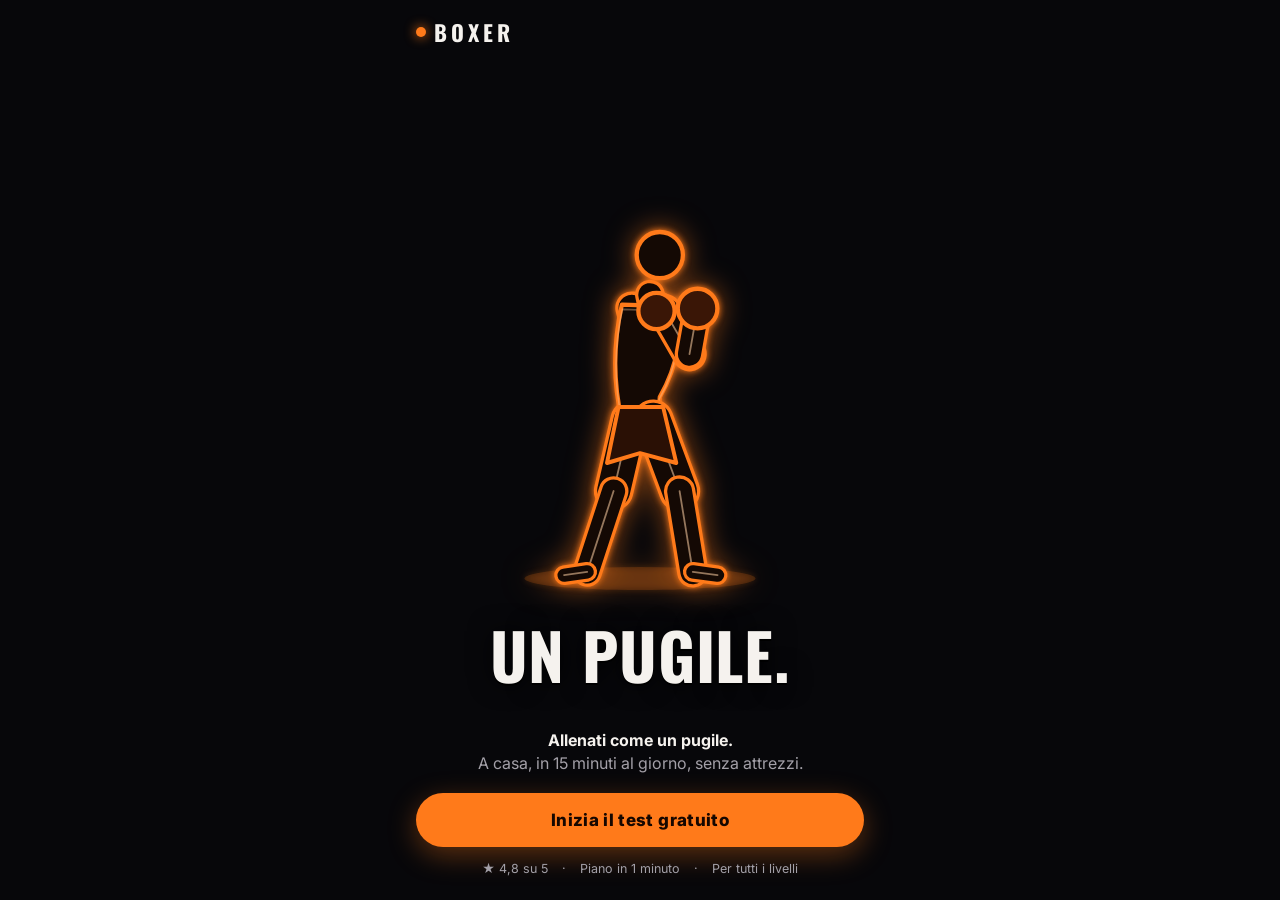
==== boxer/index.html @ 38118e78 "Boxer: percorso questionario, piano e abbonamento Co-Authored-By: Claude Opus 5.5 <noreply@anthropic" ====
<!doctype html>
<html lang="it">
<head>
<meta charset="utf-8">
<meta name="viewport" content="width=device-width,initial-scale=1,viewport-fit=cover">
<meta name="apple-mobile-web-app-capable" content="yes">
<meta name="mobile-web-app-capable" content="yes">
<meta name="apple-mobile-web-app-status-bar-style" content="black-translucent">
<meta name="apple-mobile-web-app-title" content="Boxer">
<meta name="theme-color" content="#07070a">
<title>Boxer</title>
<link rel="apple-touch-icon" href="icon-192.png">
<link rel="icon" href="icon-192.png">
<link rel="preconnect" href="https://fonts.googleapis.com">
<link rel="preconnect" href="https://fonts.gstatic.com" crossorigin>
<link rel="stylesheet" href="https://fonts.googleapis.com/css2?family=Oswald:wght@500;700&family=Inter:wght@400;600;800&display=swap">
<style>
:root{
  --bg:#07070a; --bg2:#111116; --card:#16161b; --line:#2a2a31;
  --text:#f5f2ee; --muted:#a3a0a8;
  --or:#ff7a1a; --or2:#ff9a3c; --or-dim:rgba(255,122,26,.16);
  --cream:#f3efe6; --cream2:#e8e2d5; --ink:#16161a; --ink-muted:#6b6660;
  --ok:#3ccf7a; --err:#ff5a4f;
  --head:'Oswald','Arial Narrow',Impact,system-ui,sans-serif;
  --body:'Inter',system-ui,-apple-system,'Segoe UI',sans-serif;
  --r:18px;
  --safe-t:env(safe-area-inset-top,0px); --safe-b:env(safe-area-inset-bottom,0px);
}
*{box-sizing:border-box;-webkit-tap-highlight-color:transparent}
[hidden]{display:none!important}
html,body{margin:0;background:var(--bg);color:var(--text);font-family:var(--body);overflow-x:hidden}
body{min-height:100dvh}
button{font:inherit;color:inherit;border:0;background:none;cursor:pointer}
button:focus-visible,input:focus-visible,summary:focus-visible{outline:3px solid var(--or2);outline-offset:2px}
.app{max-width:480px;margin:0 auto;min-height:100dvh;position:relative}

[data-screen]{display:none;min-height:100dvh;padding:calc(16px + var(--safe-t)) 16px calc(24px + var(--safe-b));flex-direction:column}
[data-screen].active{display:flex;animation:enter .28s ease-out}
@keyframes enter{from{opacity:0;transform:translateY(8px)}to{opacity:1;transform:none}}

.btn{display:block;width:100%;padding:17px 20px;border-radius:999px;background:var(--or);color:#160700;font-weight:800;font-size:17px;letter-spacing:.02em;text-align:center;box-shadow:0 8px 28px rgba(255,122,26,.35);transition:transform .1s,opacity .2s}
.btn:active{transform:scale(.98)}
.btn:disabled{opacity:.35;box-shadow:none;cursor:default}
.btn.ghost{background:transparent;color:var(--text);border:1px solid var(--line);box-shadow:none}
.foot{margin-top:auto;padding-top:16px;position:sticky;bottom:calc(12px + var(--safe-b))}

.logo{font-family:var(--head);font-weight:700;font-size:22px;letter-spacing:.18em;display:flex;align-items:center;gap:8px;user-select:none;-webkit-user-select:none}
.logo i{width:10px;height:10px;border-radius:50%;background:var(--or);box-shadow:0 0 12px var(--or)}

.fighter svg{width:100%;height:auto;display:block;filter:drop-shadow(0 0 3px var(--or)) drop-shadow(0 0 14px rgba(255,122,26,.55))}

/* Welcome */
.welcome-stage{position:relative;flex:1;display:flex;align-items:center;justify-content:center;min-height:380px}
.welcome-stage .fighter{width:min(78vw,330px)}
.bigword{position:absolute;left:0;right:0;bottom:4%;text-align:center;font-family:var(--head);font-weight:700;font-size:clamp(44px,14vw,64px);letter-spacing:.01em;text-transform:uppercase;text-shadow:0 2px 0 #000,0 0 24px rgba(0,0,0,.9);pointer-events:none}
.bigword span{display:inline-block;animation:pop .32s ease-out}
@keyframes pop{from{opacity:0;transform:scale(.8)}to{opacity:1;transform:none}}
.tagline{text-align:center;color:var(--muted);font-size:16px;line-height:1.45;margin:0 0 18px}
.tagline b{color:var(--text)}
.proof{display:flex;justify-content:center;gap:14px;font-size:12.5px;color:var(--muted);margin-top:14px;flex-wrap:wrap}
.proof span{white-space:nowrap}

/* Quiz */
.qtop{display:flex;align-items:center;gap:12px;margin-bottom:22px}
.qtop .back{width:40px;height:40px;border-radius:50%;display:grid;place-items:center;background:var(--bg2);font-size:20px;flex:none}
.bar{flex:1;height:6px;border-radius:3px;background:var(--line);overflow:hidden}
.bar i{display:block;height:100%;background:var(--or);border-radius:3px;transition:width .3s}
.qstep{font-size:12px;color:var(--muted);min-width:42px;text-align:right}
#q-title{font-family:var(--head);font-weight:700;font-size:clamp(26px,8vw,32px);line-height:1.12;margin:0 0 8px;text-transform:uppercase}
.qhint{color:var(--muted);margin:0 0 20px;font-size:15px}
.opts{display:grid;gap:10px}
.opt{display:flex;align-items:center;gap:14px;width:100%;padding:18px;border-radius:var(--r);background:var(--card);border:2px solid transparent;font-size:17px;font-weight:600;text-align:left;transition:border-color .15s,background .15s}
.opt .em{font-size:24px;width:30px;text-align:center}
.opt.sel{border-color:var(--or);background:var(--or-dim)}
.opt .tick{margin-left:auto;width:22px;height:22px;border-radius:6px;border:2px solid var(--line);display:grid;place-items:center;font-size:13px;color:transparent}
.opt.sel .tick{background:var(--or);border-color:var(--or);color:#160700}
.numwrap{display:flex;align-items:baseline;justify-content:center;gap:10px;margin:30px 0 8px}
#num{width:min(60vw,220px);font:700 64px var(--head);background:transparent;border:0;border-bottom:3px solid var(--or);color:var(--text);text-align:center;padding:4px 0;outline:none;-moz-appearance:textfield}
#num::-webkit-outer-spin-button,#num::-webkit-inner-spin-button{-webkit-appearance:none}
.unit{font:600 22px var(--body);color:var(--muted)}
#q-error{color:var(--err);text-align:center;min-height:22px;font-size:14px;margin:6px 0 0}
#q-error{visibility:visible}
.bmi-hint{text-align:center;color:var(--muted);font-size:14px;margin-top:10px}
.info-card{background:var(--card);border-radius:var(--r);padding:20px;text-align:center}
.info-card .fighter{width:150px;margin:0 auto 8px}
.info-card p{font-size:17px;line-height:1.5;margin:0}

/* Building */
.build{flex:1;display:flex;flex-direction:column;align-items:center;justify-content:center;text-align:center;gap:20px}
.ring{position:relative;width:180px;height:180px}
.ring svg{transform:rotate(-90deg)}
.ring b{position:absolute;inset:0;display:grid;place-items:center;font:700 44px var(--head)}
.checks{list-style:none;padding:0;margin:0;text-align:left;display:grid;gap:10px;width:100%;max-width:320px}
.checks li{display:flex;gap:10px;align-items:center;color:var(--muted);transition:color .3s}
.checks li i{width:22px;height:22px;border-radius:50%;border:2px solid var(--line);display:grid;place-items:center;font-size:12px;font-style:normal;flex:none}
.checks li.done{color:var(--text)}
.checks li.done i{background:var(--or);border-color:var(--or);color:#160700}
.review{background:var(--card);border-radius:var(--r);padding:16px;max-width:340px;min-height:112px;text-align:left}
.review .stars{color:var(--or);letter-spacing:2px}
.review p{margin:6px 0;font-size:14.5px;line-height:1.45}
.review small{color:var(--muted)}

/* Plan */
.h1{font-family:var(--head);font-weight:700;font-size:clamp(26px,8vw,32px);line-height:1.12;text-transform:uppercase;margin:6px 0 8px}
.h1 em{font-style:normal;color:var(--or)}
.sub{color:var(--muted);margin:0 0 18px;font-size:15.5px;line-height:1.45}
.card{background:var(--card);border-radius:var(--r);padding:16px;margin-bottom:12px}
.card h3{margin:0 0 10px;font-size:13px;letter-spacing:.08em;text-transform:uppercase;color:var(--muted);font-weight:600}
.bmi-row{display:flex;align-items:baseline;gap:10px}
#bmi-value{font:700 40px var(--head)}
.pill{font-size:13px;font-weight:700;padding:4px 10px;border-radius:999px;background:var(--or-dim);color:var(--or2)}
.gauge{position:relative;height:10px;border-radius:5px;margin:14px 0 6px;background:linear-gradient(90deg,#4aa3ff 0 14%,#3ccf7a 14% 40%,#ffc43c 40% 60%,#ff5a4f 60%)}
.gauge i{position:absolute;top:-5px;width:4px;height:20px;border-radius:2px;background:#fff;box-shadow:0 0 0 2px var(--bg);transform:translateX(-50%)}
.gauge-l{display:flex;justify-content:space-between;font-size:11px;color:var(--muted)}
.chart{width:100%;height:auto;display:block}
.chips{display:grid;grid-template-columns:1fr 1fr;gap:10px}
.chip{background:var(--bg2);border-radius:14px;padding:12px}
.chip small{display:block;color:var(--muted);font-size:12px;margin-bottom:2px}
.chip b{font-size:15px}

/* Paywall */
.timerbar{position:sticky;top:calc(8px + var(--safe-t));z-index:5;display:flex;align-items:center;justify-content:space-between;gap:10px;background:#1d0d04;border:1px solid rgba(255,122,26,.45);border-radius:14px;padding:10px 14px;margin-bottom:16px;font-size:14px}
#countdown{font:700 22px var(--head);color:var(--or2);font-variant-numeric:tabular-nums}
.benefits{list-style:none;padding:0;margin:0;display:grid;gap:10px}
.benefits li{display:flex;gap:10px;font-size:15px;line-height:1.35}
.benefits li::before{content:'✓';color:var(--or);font-weight:800}
.plans{display:grid;gap:10px;margin:6px 0 14px}
.plan-card{position:relative;display:flex;align-items:center;gap:12px;width:100%;padding:16px;border-radius:var(--r);background:var(--card);border:2px solid var(--line);text-align:left}
.plan-card.sel{border-color:var(--or);background:var(--or-dim)}
.plan-card .radio{width:22px;height:22px;border-radius:50%;border:2px solid var(--muted);flex:none;display:grid;place-items:center}
.plan-card.sel .radio{border-color:var(--or)}
.plan-card.sel .radio::after{content:'';width:12px;height:12px;border-radius:50%;background:var(--or)}
.plan-card .pl{flex:1;min-width:0}
.plan-card .pl b{display:block;font-size:16px}
.plan-card .pl s{color:var(--muted);font-size:13px;margin-right:6px}
.plan-card .pl span{font-size:13px;color:var(--muted)}
.perday{text-align:right;flex:none}
.perday b{font:700 26px var(--head)}
.perday small{display:block;font-size:11px;color:var(--muted)}
.badge{position:absolute;top:-10px;left:16px;background:var(--or);color:#160700;font-size:11px;font-weight:800;letter-spacing:.06em;padding:3px 10px;border-radius:999px}
.guarantee{display:flex;gap:12px;align-items:flex-start}
.guarantee .seal{font-size:30px}
.guarantee p{margin:0;font-size:14px;line-height:1.45;color:var(--muted)}
.guarantee b{color:var(--text)}
details{border-top:1px solid var(--line);padding:12px 0}
details:first-of-type{border-top:0}
summary{font-weight:600;cursor:pointer;list-style:none;display:flex;justify-content:space-between;gap:10px}
summary::after{content:'+';color:var(--or);font-weight:800}
details[open] summary::after{content:'–'}
details p{color:var(--muted);font-size:14px;line-height:1.5;margin:8px 0 0}
.legal{font-size:11.5px;color:var(--muted);line-height:1.5;text-align:center;margin:12px 0 0}

/* Checkout */
.sheet{margin-top:auto;background:#fff;color:var(--ink);border-radius:24px;padding:20px 18px}
.sheet h2{margin:0 0 14px;font-size:20px}
.sumrow{display:flex;justify-content:space-between;padding:8px 0;border-bottom:1px solid #eee;font-size:15px}
.sumrow.tot{font-weight:800;border:0;font-size:17px}
.fake-field{border:1px solid #ddd;border-radius:12px;padding:14px;margin-top:10px;color:#888;font-size:15px;display:flex;justify-content:space-between}
.demo-note{margin:14px 0;padding:10px 12px;border-radius:12px;background:#fff4ea;color:#9a4a10;font-size:14px;font-weight:600;text-align:center}
.sheet .btn{box-shadow:none}
.paid{flex:1;display:flex;flex-direction:column;align-items:center;justify-content:center;text-align:center;gap:10px}
.paid .ok{width:84px;height:84px;border-radius:50%;background:var(--or);color:#160700;display:grid;place-items:center;font-size:44px;font-weight:800;box-shadow:0 0 40px rgba(255,122,26,.6)}
.spinner{width:22px;height:22px;border-radius:50%;border:3px solid rgba(0,0,0,.2);border-top-color:#160700;display:inline-block;animation:spin .8s linear infinite;vertical-align:middle}
@keyframes spin{to{transform:rotate(360deg)}}

/* Challenge */
[data-screen="challenge"]{background:var(--cream);color:var(--ink)}

.toast{position:fixed;left:50%;bottom:calc(24px + var(--safe-b));transform:translate(-50%,20px);background:#222;color:#fff;padding:12px 18px;border-radius:999px;font-size:14px;font-weight:600;opacity:0;transition:.25s;z-index:50;max-width:calc(100% - 32px);text-align:center;pointer-events:none}
.toast.show{opacity:1;transform:translate(-50%,0)}
@media (prefers-reduced-motion:reduce){*{animation:none!important;transition:none!important}}
</style>
</head>
<body>
<div class="app">

  <section data-screen="welcome">
    <div class="logo" id="logo"><i></i>BOXER</div>
    <div class="welcome-stage">
      <div class="fighter" id="welcome-fighter"></div>
      <div class="bigword" id="welcome-word"></div>
    </div>
    <p class="tagline"><b>Allenati come un pugile.</b><br>A casa, in 15 minuti al giorno, senza attrezzi.</p>
    <button class="btn" id="btn-start">Inizia il test gratuito</button>
    <div class="proof"><span>★ 4,8 su 5</span><span>·</span><span>Piano in 1 minuto</span><span>·</span><span>Per tutti i livelli</span></div>
  </section>

  <section data-screen="quiz">
    <div class="qtop">
      <button class="back" id="q-back" aria-label="Indietro">‹</button>
      <div class="bar"><i id="q-bar"></i></div>
      <span class="qstep" id="q-step"></span>
    </div>
    <div id="quiz" style="display:flex;flex-direction:column;flex:1">
      <h1 id="q-title"></h1>
      <p class="qhint" id="q-hint"></p>
      <div id="q-body"></div>
      <div class="foot" id="q-foot"><button class="btn" id="q-next">Avanti</button></div>
    </div>
  </section>

  <section data-screen="building">
    <div class="logo"><i></i>BOXER</div>
    <div class="build">
      <div class="ring">
        <svg viewBox="0 0 100 100" width="180" height="180">
          <circle cx="50" cy="50" r="44" stroke="#2a2a31" stroke-width="8" fill="none"/>
          <circle id="ring-arc" cx="50" cy="50" r="44" stroke="#ff7a1a" stroke-width="8" fill="none" stroke-linecap="round" stroke-dasharray="276.5" stroke-dashoffset="276.5"/>
        </svg>
        <b id="ring-pct">0%</b>
      </div>
      <h2 class="h1" style="text-align:center">Stiamo creando<br>il tuo piano</h2>
      <ul class="checks" id="build-checks">
        <li><i>✓</i>Analisi del tuo profilo</li>
        <li><i>✓</i>Scelta delle combinazioni di colpi</li>
        <li><i>✓</i>Calcolo dell’intensità giusta</li>
        <li><i>✓</i>Programma di 28 giorni</li>
      </ul>
      <div class="review" id="build-review"></div>
    </div>
  </section>

  <section data-screen="plan">
    <div class="logo"><i></i>BOXER</div>
    <h1 class="h1" id="plan-title"></h1>
    <p class="sub" id="plan-date"></p>
    <div class="card">
      <h3>Il tuo peso previsto</h3>
      <svg class="chart" id="plan-chart" viewBox="0 0 320 170" role="img" aria-label="Grafico del peso previsto"></svg>
    </div>
    <div class="card">
      <h3>Indice di massa corporea</h3>
      <div class="bmi-row"><span id="bmi-value"></span><span class="pill" id="bmi-label"></span></div>
      <div class="gauge"><i id="bmi-marker"></i></div>
      <div class="gauge-l"><span>Sottopeso</span><span>Normale</span><span>Sovrappeso</span><span>Obesità</span></div>
    </div>
    <div class="chips" id="plan-chips"></div>
    <div class="foot"><button class="btn" id="plan-next">Ottieni il mio piano</button></div>
  </section>

  <section data-screen="paywall">
    <div class="timerbar"><span>Sconto riservato per</span><span id="countdown">10:00</span></div>
    <h1 class="h1">Il tuo piano <em>Boxer</em><br>è pronto</h1>
    <p class="sub" id="pay-sub"></p>
    <div class="card">
      <ul class="benefits">
        <li>Sfida di 28 giorni costruita sul tuo livello</li>
        <li>Allenamenti guidati dalla voce del coach, colpo per colpo</li>
        <li>Solo 15 minuti al giorno, a casa, senza attrezzi</li>
        <li>Brucia grassi, tonifica braccia, spalle e addome</li>
      </ul>
    </div>
    <div class="plans" id="plans"></div>
    <button class="btn" id="pay-btn">Ottieni il mio piano</button>
    <p class="legal" id="pay-legal"></p>
    <div class="card" style="margin-top:16px">
      <div class="guarantee"><span class="seal">🛡️</span><p><b>Garanzia soddisfatti o rimborsati di 30 giorni.</b> Se non vedi risultati seguendo il piano, ti restituiamo l’intero importo.</p></div>
    </div>
    <div class="card">
      <h3>Domande frequenti</h3>
      <details><summary>Serve esperienza di boxe?</summary><p>No. Il programma parte dalle basi, jab e diretto, e aggiunge un colpo alla volta.</p></details>
      <details><summary>Mi servono guantoni o un sacco?</summary><p>No. Lo shadow boxing si fa a mani nude, con 2 metri quadrati di spazio.</p></details>
      <details><summary>Posso disdire quando voglio?</summary><p>Sì, in qualsiasi momento dalle impostazioni, senza penali.</p></details>
    </div>
    <div class="review" id="pay-review" style="max-width:none"></div>
  </section>

  <section data-screen="checkout">
    <div class="logo"><i></i>BOXER</div>
    <div class="sheet" id="checkout-sheet">
      <h2>Riepilogo ordine</h2>
      <div class="sumrow"><span id="co-plan"></span><span id="co-was"></span></div>
      <div class="sumrow"><span>Sconto</span><span id="co-disc" style="color:#d4520a"></span></div>
      <div class="sumrow tot"><span>Totale</span><span id="co-total"></span></div>
      <div class="fake-field"><span>Numero carta</span><span>•••• •••• •••• 4242</span></div>
      <div class="fake-field"><span>Scadenza · CVC</span><span>12/29 · •••</span></div>
      <div class="demo-note">Demo — nessun addebito</div>
      <button class="btn" id="confirm-pay"></button>
      <button class="btn ghost" id="co-back" style="margin-top:8px;color:var(--ink);border-color:#ddd">Indietro</button>
    </div>
    <div class="paid" id="paid" hidden>
      <div class="ok">✓</div>
      <h2 class="h1">Benvenuto in Boxer!</h2>
      <p class="sub">La tua sfida di 28 giorni ti aspetta.</p>
    </div>
  </section>

  <section data-screen="challenge"></section>
  <section data-screen="workout"></section>
  <section data-screen="done"></section>
</div>
<div class="toast" id="toast" role="status"></div>

<script type="module">
import { QUESTIONS, PRICES, validateAnswer, bmi, projection } from './logic.js';
import { createFighter, poseSVG } from './fighter.js';

// ---------- state ----------
const KEY = 'boxer.v1';
const DEFAULT = { screen: 'welcome', qIndex: 0, answers: {}, paid: false, plan: 'w4', completed: [], streak: 0, lastDone: null, deadline: null, currentDay: null };
function load() {
  try { return { ...DEFAULT, ...JSON.parse(localStorage.getItem(KEY) || '{}') }; } catch { return { ...DEFAULT }; }
}
let state = load();
const store = {
  get: () => state,
  set(patch) { state = { ...state, ...patch }; try { localStorage.setItem(KEY, JSON.stringify(state)); } catch {} },
  reset() { state = { ...DEFAULT }; try { localStorage.removeItem(KEY); } catch {} },
};
window.boxerStore = store;

const params = new URLSearchParams(location.search);
if (params.has('reset')) {
  store.reset();
  params.delete('reset');
  history.replaceState(null, '', location.pathname + (params.toString() ? '?' + params : ''));
}

const $ = (s, el = document) => el.querySelector(s);
const eur = (n) => n.toLocaleString('it-IT', { style: 'currency', currency: 'EUR' });
const esc = (s) => String(s).replace(/[&<>"]/g, (c) => ({ '&': '&amp;', '<': '&lt;', '>': '&gt;', '"': '&quot;' }[c]));
function toast(msg) {
  const t = $('#toast'); t.textContent = msg; t.classList.add('show');
  clearTimeout(toast.h); toast.h = setTimeout(() => t.classList.remove('show'), 2200);
}

// ---------- router ----------
const screens = {};
let leave = null;
function go(name, opts = {}) {
  if (leave) { leave(); leave = null; }
  store.set({ screen: name });
  document.querySelectorAll('[data-screen]').forEach((s) => s.classList.toggle('active', s.dataset.screen === name));
  window.scrollTo(0, 0);
  leave = screens[name]?.(opts) || null;
}

// Hidden reset: hold the logo for 1.5 s.
document.querySelectorAll('.logo').forEach((el) => {
  let h;
  const stop = () => clearTimeout(h);
  el.addEventListener('pointerdown', () => { h = setTimeout(() => { store.reset(); location.reload(); }, 1500); });
  el.addEventListener('pointerup', stop); el.addEventListener('pointerleave', stop);
});

// ---------- welcome ----------
const PHRASES = [['ALLENATI', 'COME', 'UN PUGILE.'], ['15', 'MINUTI', 'AL GIORNO.'], ['NIENTE', 'PALESTRA.'], ['INIZIA', 'ADESSO.']];
screens.welcome = () => {
  const f = createFighter($('#welcome-fighter'));
  const word = $('#welcome-word');
  const punches = ['jab', 'cross', 'jab', 'hookL', 'cross', 'upperR', 'slip'];
  let i = 0, p = 0, w = 0;
  const words = PHRASES.flat();
  const tw = setInterval(() => { word.innerHTML = `<span>${esc(words[w++ % words.length])}</span>`; }, 650);
  const tp = setInterval(() => f.pose(punches[p++ % punches.length]), 900);
  word.innerHTML = `<span>${words[0]}</span>`; w = 1; i;
  $('#btn-start').onclick = () => go('quiz');
  return () => { clearInterval(tw); clearInterval(tp); f.destroy(); };
};

// ---------- quiz ----------
function renderQuiz() {
  const { qIndex, answers } = store.get();
  const q = QUESTIONS[qIndex];
  const quiz = $('#quiz');
  quiz.dataset.type = q.type; quiz.dataset.id = q.id;
  $('#q-bar').style.width = `${((qIndex + 1) / QUESTIONS.length) * 100}%`;
  $('#q-step').textContent = `${qIndex + 1}/${QUESTIONS.length}`;
  $('#q-title').textContent = q.title;
  $('#q-hint').textContent = q.type === 'multi' ? 'Puoi sceglierne più di una' : q.type === 'number' ? '' : '';
  $('#q-hint').hidden = q.type !== 'multi';
  const body = $('#q-body');
  const next = $('#q-next');
  const foot = $('#q-foot');
  next.textContent = q.type === 'info' ? 'Continua' : 'Avanti';

  if (q.type === 'choice' || q.type === 'multi') {
    const val = answers[q.id];
    body.innerHTML = `<div class="opts">${q.options.map((o) => {
      const sel = q.type === 'multi' ? (val || []).includes(o.v) : val === o.v;
      return `<button class="opt${sel ? ' sel' : ''}" data-v="${o.v}">${o.emoji ? `<span class="em">${o.emoji}</span>` : ''}<span>${esc(o.label)}</span>${q.type === 'multi' ? '<span class="tick">✓</span>' : ''}</button>`;
    }).join('')}</div>`;
    foot.hidden = q.type === 'choice';
    body.querySelectorAll('.opt').forEach((b) => b.onclick = () => {
      if (q.type === 'choice') {
        body.querySelectorAll('.opt').forEach((x) => x.classList.toggle('sel', x === b));
        setAnswer(q.id, b.dataset.v);
        setTimeout(advance, 160);
      } else {
        b.classList.toggle('sel');
        const v = [...body.querySelectorAll('.opt.sel')].map((x) => x.dataset.v);
        setAnswer(q.id, v);
        next.disabled = !!validateAnswer(q, v, answers);
      }
    });
    if (q.type === 'multi') next.disabled = !!validateAnswer(q, val, answers);
  } else if (q.type === 'number') {
    foot.hidden = false;
    const val = answers[q.id] ?? '';
    body.innerHTML = `<div class="numwrap"><input id="num" type="number" inputmode="decimal" min="${q.min}" max="${q.max}" value="${esc(val)}" aria-label="${esc(q.title)}"><span class="unit">${q.unit}</span></div><p id="q-error" hidden></p><p class="bmi-hint" id="bmi-hint"></p>`;
    const input = $('#num');
    const check = () => {
      const v = input.value;
      const err = validateAnswer(q, v, store.get().answers);
      next.disabled = !!err;
      const e = $('#q-error');
      e.textContent = v === '' ? '' : err || '';
      e.hidden = v === '' || !err;
      if (!err) setAnswer(q.id, Number(v));
      const a = store.get().answers;
      $('#bmi-hint').textContent = q.id === 'weight' && !err && a.height ? `Il tuo IMC: ${bmi(a.height, Number(v)).value.toLocaleString('it-IT')}` : '';
    };
    input.oninput = check;
    input.onkeydown = (e) => { if (e.key === 'Enter' && !next.disabled) advance(); };
    check();
    setTimeout(() => input.focus(), 50);
  } else {
    foot.hidden = false;
    next.disabled = false;
    body.innerHTML = `<div class="info-card"><div class="fighter">${poseSVG(qIndex % 2 ? 'jab' : 'guard')}</div><p>${esc(q.text)}</p></div>`;
  }
  next.onclick = () => { if (!next.disabled) advance(); };
}
function setAnswer(id, v) { store.set({ answers: { ...store.get().answers, [id]: v } }); }
function advance() {
  const i = store.get().qIndex;
  if (i + 1 >= QUESTIONS.length) { go('building'); return; }
  store.set({ qIndex: i + 1 });
  renderQuiz();
}
screens.quiz = () => {
  $('#q-back').onclick = () => {
    const i = store.get().qIndex;
    if (i === 0) go('welcome'); else { store.set({ qIndex: i - 1 }); renderQuiz(); }
  };
  renderQuiz();
};

// ---------- building ----------
const REVIEWS = [ // ESEMPIO — recensioni di esempio per la demo
  { n: 'Marco, 41 anni', t: 'In un mese ho perso 4 kg e mi diverto davvero. 15 minuti la sera e via.' },
  { n: 'Giulia, 33 anni', t: 'Finalmente un allenamento che non mi annoia. La voce che chiama i colpi è top.' },
  { n: 'Luca, 28 anni', t: 'Mai fatto boxe prima: dopo due settimane faccio combinazioni da 4 colpi.' },
];
const reviewHTML = (r) => `<div class="stars">★★★★★</div><p>“${esc(r.t)}”</p><small>${esc(r.n)}</small>`;
screens.building = () => {
  const arc = $('#ring-arc'), pct = $('#ring-pct'), items = [...document.querySelectorAll('#build-checks li')];
  items.forEach((li) => li.classList.remove('done'));
  const total = 4500, t0 = performance.now();
  let r = 0;
  $('#build-review').innerHTML = reviewHTML(REVIEWS[0]);
  const rv = setInterval(() => { $('#build-review').innerHTML = reviewHTML(REVIEWS[++r % REVIEWS.length]); }, 1600);
  let raf;
  const tick = (now) => {
    const k = Math.min(1, (now - t0) / total);
    pct.textContent = `${Math.round(k * 100)}%`;
    arc.setAttribute('stroke-dashoffset', String(276.5 * (1 - k)));
    items.forEach((li, i) => li.classList.toggle('done', k >= (i + 1) / items.length - 0.001));
    if (k < 1) raf = requestAnimationFrame(tick); else setTimeout(() => go('plan'), 400);
  };
  raf = requestAnimationFrame(tick);
  return () => { cancelAnimationFrame(raf); clearInterval(rv); };
};

// ---------- plan ----------
const LEVEL_LABEL = { principiante: 'Principiante', intermedio: 'Intermedio', avanzato: 'Avanzato' };
const GOAL_LABEL = { dimagrire: 'Perdere peso', tonificare: 'Tonificare', forma: 'Mantenersi in forma', stress: 'Scaricare lo stress' };
function planData() {
  const a = store.get().answers;
  const proj = projection(a, new Date());
  const date = proj.endDate.toLocaleDateString('it-IT', { day: 'numeric', month: 'long' });
  return { a, proj, date };
}
function chartSVG(points) {
  const W = 320, H = 170, pad = { l: 34, r: 16, t: 26, b: 26 };
  const kgs = points.map((p) => p.kg);
  let lo = Math.min(...kgs), hi = Math.max(...kgs);
  if (hi - lo < 4) { lo -= 2; hi += 2; }
  const x = (i) => pad.l + (i / (points.length - 1)) * (W - pad.l - pad.r);
  const y = (kg) => pad.t + ((hi - kg) / (hi - lo)) * (H - pad.t - pad.b);
  const line = points.map((p, i) => `${i ? 'L' : 'M'}${x(i).toFixed(1)} ${y(p.kg).toFixed(1)}`).join(' ');
  const area = `${line} L${x(points.length - 1)} ${H - pad.b} L${x(0)} ${H - pad.b} Z`;
  const first = points[0], last = points.at(-1);
  const fmt = (n) => n.toLocaleString('it-IT');
  return `<defs><linearGradient id="g" x1="0" y1="0" x2="0" y2="1"><stop offset="0" stop-color="#ff7a1a" stop-opacity=".45"/><stop offset="1" stop-color="#ff7a1a" stop-opacity="0"/></linearGradient></defs>
    <path d="${area}" fill="url(#g)"/>
    <path d="${line}" fill="none" stroke="#ff7a1a" stroke-width="3" stroke-linecap="round"/>
    <circle cx="${x(0)}" cy="${y(first.kg)}" r="5" fill="#16161b" stroke="#fff" stroke-width="2"/>
    <circle cx="${x(points.length - 1)}" cy="${y(last.kg)}" r="6" fill="#ff7a1a" stroke="#fff" stroke-width="2"/>
    <text x="${x(0)}" y="${y(first.kg) - 12}" fill="#f5f2ee" font-size="13" font-weight="700" text-anchor="start">${fmt(first.kg)} kg</text>
    <text x="${x(points.length - 1)}" y="${y(last.kg) - 12}" fill="#ff9a3c" font-size="13" font-weight="700" text-anchor="end">${fmt(last.kg)} kg</text>
    <text x="${pad.l}" y="${H - 6}" fill="#a3a0a8" font-size="11">Oggi</text>
    <text x="${W - pad.r}" y="${H - 6}" fill="#a3a0a8" font-size="11" text-anchor="end">Settimana ${points.length - 1}</text>`;
}
screens.plan = () => {
  const { a, proj, date } = planData();
  const b = bmi(a.height, a.weight);
  const losing = Number(a.target_weight) < Number(a.weight);
  $('#plan-title').innerHTML = losing ? `Arriverai a <em>${esc(a.target_weight)} kg</em>` : `Il tuo piano<br><em>è pronto</em>`;
  $('#plan-date').textContent = `Previsione: obiettivo raggiunto entro il ${date}, seguendo il piano ${a.minutes || 15} minuti al giorno.`;
  $('#plan-chart').innerHTML = chartSVG(proj.points);
  $('#bmi-value').textContent = b.value.toLocaleString('it-IT', { minimumFractionDigits: 1 });
  $('#bmi-label').textContent = b.label;
  const pos = Math.max(2, Math.min(98, ((b.value - 15) / (40 - 15)) * 100));
  $('#bmi-marker').style.left = `${pos}%`;
  const zones = (a.zones || []).length;
  $('#plan-chips').innerHTML = [
    ['Livello', LEVEL_LABEL[a.fitness] || 'Principiante'],
    ['Allenamento', `${a.minutes || 15} min al giorno`],
    ['Programma', 'Sfida 28 giorni'],
    ['Zone', zones ? `${zones} ${zones === 1 ? 'zona' : 'zone'} mirate` : 'Total body'],
  ].map(([k, v]) => `<div class="chip"><small>${k}</small><b>${esc(v)}</b></div>`).join('');
  $('#plan-next').onclick = () => go('paywall');
};

// ---------- paywall ----------
function renderPlans() {
  const sel = store.get().plan;
  $('#plans').innerHTML = PRICES.map((p) => `
    <button class="plan-card${p.id === sel ? ' sel' : ''}" data-plan="${p.id}">
      ${p.best ? '<span class="badge">PIÙ SCELTO</span>' : ''}
      <span class="radio"></span>
      <span class="pl"><b>${p.label}</b>${p.was ? `<s>${eur(p.was)}</s>` : ''}<span>${eur(p.price)}</span></span>
      <span class="perday"><b>${eur(p.perDay)}</b><small>al giorno</small></span>
    </button>`).join('');
  $('#plans').querySelectorAll('.plan-card').forEach((b) => b.onclick = () => { store.set({ plan: b.dataset.plan }); renderPlans(); });
  const p = PRICES.find((x) => x.id === sel);
  $('#pay-legal').textContent = `Demo: nessun addebito reale. Nel prodotto finale il ${p.label.toLowerCase()} si rinnova automaticamente a ${eur(p.was || p.price)} salvo disdetta.`;
}
screens.paywall = () => {
  let { deadline } = store.get();
  if (!deadline || deadline < Date.now()) { deadline = Date.now() + 10 * 60 * 1000; store.set({ deadline }); }
  const a = store.get().answers;
  $('#pay-sub').textContent = `${GOAL_LABEL[a.goal] || 'Il tuo obiettivo'}, livello ${(LEVEL_LABEL[a.fitness] || 'principiante').toLowerCase()}: il programma è calibrato sulle tue risposte.`;
  const cd = $('#countdown');
  const tick = () => {
    const s = Math.max(0, Math.round((deadline - Date.now()) / 1000));
    cd.textContent = `${String(Math.floor(s / 60)).padStart(2, '0')}:${String(s % 60).padStart(2, '0')}`;
  };
  tick();
  const h = setInterval(tick, 1000);
  renderPlans();
  $('#pay-review').innerHTML = reviewHTML(REVIEWS[0]);
  $('#pay-btn').onclick = () => go('checkout');
  return () => clearInterval(h);
};

// ---------- checkout ----------
screens.checkout = () => {
  const p = PRICES.find((x) => x.id === store.get().plan) || PRICES[1];
  $('#checkout-sheet').hidden = false; $('#paid').hidden = true;
  $('#co-plan').textContent = p.label;
  $('#co-was').textContent = eur(p.was || p.price);
  $('#co-disc').textContent = p.was ? `− ${eur(p.was - p.price)}` : '—';
  $('#co-total').textContent = eur(p.price);
  const btn = $('#confirm-pay');
  btn.disabled = false;
  btn.textContent = `Paga ${eur(p.price)}`;
  let h;
  btn.onclick = () => {
    btn.disabled = true;
    btn.innerHTML = '<span class="spinner"></span>';
    h = setTimeout(() => {
      store.set({ paid: true });
      $('#checkout-sheet').hidden = true; $('#paid').hidden = false;
      h = setTimeout(() => go('challenge'), 1100);
    }, 1000);
  };
  $('#co-back').onclick = () => go('paywall');
  return () => clearTimeout(h);
};

// ---------- challenge / workout (filled in by later tasks) ----------
screens.challenge = () => {
  $('[data-screen="challenge"]').innerHTML = '<h1 class="h1">Sfida Boxer 28 giorni</h1>';
};

// ---------- boot ----------
let start = store.get().screen;
if (start === 'building') start = 'plan';
if (start === 'checkout') start = 'paywall';
if (!screens[start]) start = 'welcome';
if (['challenge', 'workout', 'done'].includes(start) && !store.get().paid) start = 'welcome';
if (start === 'workout' || start === 'done') start = 'challenge';
go(start);
</script>
</body>
</html>
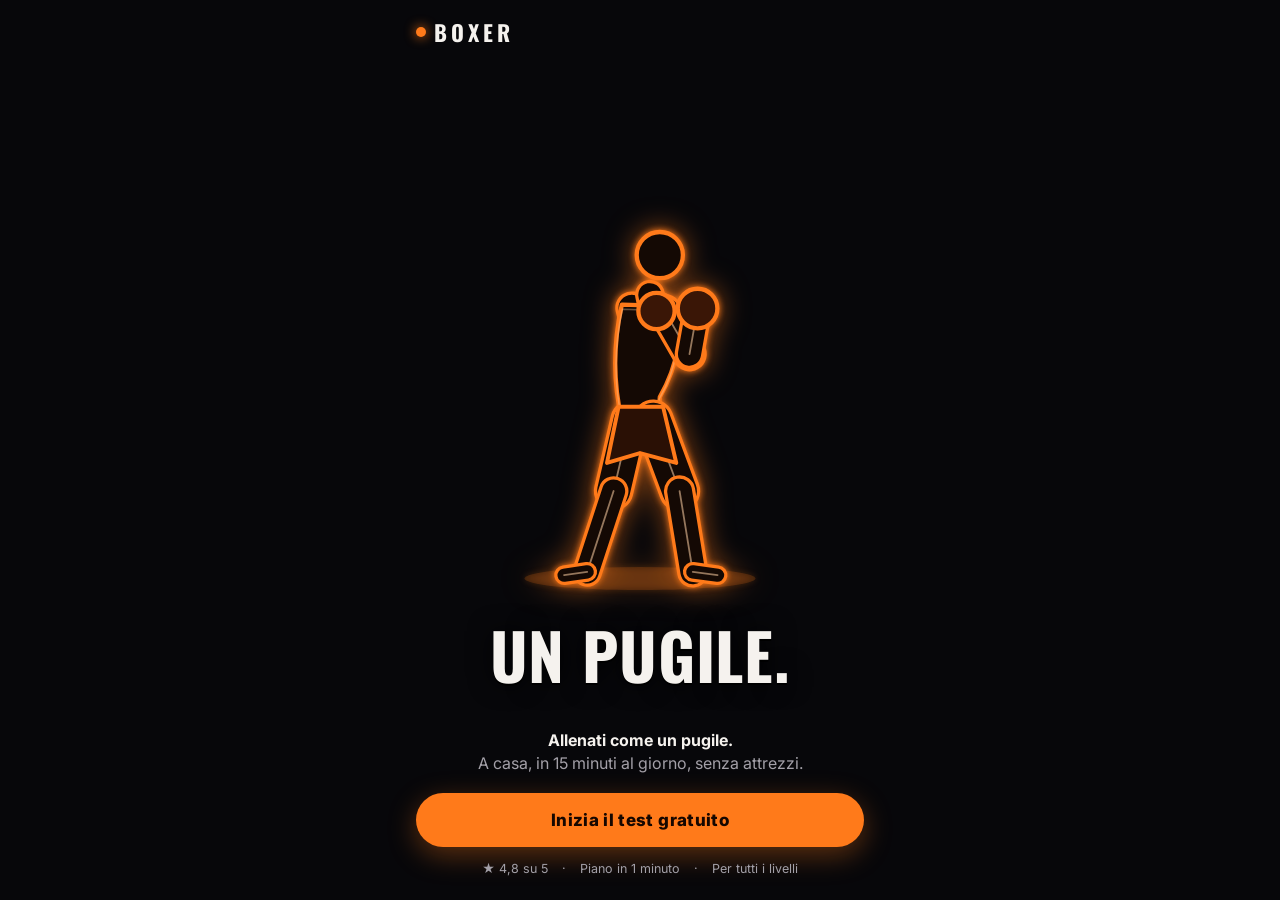
==== commit ab5f5a3a: "Boxer: sfida 28 giorni Co-Authored-By: Claude Opus 5.5 <noreply@anthropic.com> Claude-Session: https" ====
--- a/boxer/index.html
+++ b/boxer/index.html
@@ -164,7 +164,46 @@
 @keyframes spin{to{transform:rotate(360deg)}}
 
 /* Challenge */
-[data-screen="challenge"]{background:var(--cream);color:var(--ink)}
+[data-screen="challenge"]{background:var(--cream);color:var(--ink);padding-left:12px;padding-right:12px}
+.ch-top{display:flex;justify-content:space-between;align-items:center;margin-bottom:12px}
+.ch-top .logo{color:var(--ink)}
+.ch-title{background:var(--cream2);border-radius:14px;padding:14px;text-align:center;font:700 clamp(21px,6.4vw,26px) var(--head);letter-spacing:.02em;margin:0 0 12px}
+.ch-info{display:grid;grid-template-columns:1fr 1fr;border-bottom:1px solid #d9d2c4;padding:0 4px 10px;margin-bottom:10px}
+.ch-info small,.ch-prog small{display:block;font-size:12px;color:var(--ink-muted)}
+.ch-info b{font-size:15px}
+.ch-info div+div{border-left:1px solid #d9d2c4;padding-left:12px}
+.ch-prog{padding:0 4px;margin-bottom:12px}
+.ch-prog b{font:700 22px var(--head)}
+.ch-prog span{font-size:14px;color:var(--ink-muted)}
+.ch-bar{height:12px;border-radius:6px;background:#ddd6c8;margin-top:8px;overflow:hidden}
+.ch-bar i{display:block;height:100%;background:linear-gradient(90deg,#16161a,#ff7a1a);border-radius:6px;min-width:12px}
+.ch-stats{display:grid;grid-template-columns:repeat(3,1fr);gap:8px;margin-bottom:14px}
+.ch-stats div{background:#fff;border-radius:14px;padding:10px;text-align:center}
+.ch-stats b{display:block;font:700 22px var(--head)}
+.ch-stats small{font-size:11.5px;color:var(--ink-muted)}
+.grid{display:grid;grid-template-columns:repeat(6,1fr);gap:6px}
+.day-tile{display:flex;flex-direction:column;align-items:center;gap:3px;padding:0;min-width:0}
+.day-tile .th{position:relative;width:100%;aspect-ratio:1;border-radius:10px;background:var(--ink);overflow:hidden;display:grid;place-items:center}
+.day-tile .th .fighter{width:92%;margin-top:6%}
+.day-tile .th .fighter svg{filter:drop-shadow(0 0 2px var(--or))}
+.day-tile small{font-size:9.5px;color:var(--ink-muted);white-space:nowrap}
+.day-tile[data-status="locked"] .th .fighter{opacity:.35}
+.day-tile[data-status="locked"] .th::after{content:'';position:absolute;inset:0;background:rgba(22,22,26,.35) url("data:image/svg+xml,%3Csvg xmlns='http://www.w3.org/2000/svg' viewBox='0 0 24 24' fill='none' stroke='%23f3efe6' stroke-width='2.2' stroke-linecap='round'%3E%3Crect x='5' y='11' width='14' height='10' rx='2'/%3E%3Cpath d='M8 11V8a4 4 0 0 1 8 0v3'/%3E%3C/svg%3E") center/42% no-repeat}
+.day-tile[data-status="open"] .th{box-shadow:0 0 0 2px var(--or),0 0 14px rgba(255,122,26,.6)}
+.day-tile[data-status="open"] small{color:var(--ink);font-weight:800}
+.day-tile[data-status="done"] .th::after{content:'✓';position:absolute;right:3px;top:3px;width:16px;height:16px;border-radius:50%;background:var(--or);color:#160700;font-size:10px;font-weight:800;display:grid;place-items:center}
+.backdrop{position:fixed;inset:0;background:rgba(0,0,0,.55);z-index:30;opacity:0;transition:opacity .2s}
+.backdrop.show{opacity:1}
+#day-sheet{position:fixed;left:0;right:0;bottom:0;z-index:31;max-width:480px;margin:0 auto;background:var(--bg);color:var(--text);border-radius:24px 24px 0 0;padding:14px 16px calc(20px + var(--safe-b));transform:translateY(100%);transition:transform .28s ease-out}
+#day-sheet.show{transform:none}
+#day-sheet .grab{width:44px;height:5px;border-radius:3px;background:var(--line);margin:0 auto 10px}
+#day-sheet .hero{background:radial-gradient(circle at 50% 60%,rgba(255,122,26,.18),transparent 65%),#000;border-radius:18px;height:220px;display:grid;place-items:center;margin-bottom:14px}
+#day-sheet .hero .fighter{width:150px}
+#day-sheet small.k{color:var(--or2);font-weight:700;letter-spacing:.08em;font-size:12px}
+#day-sheet h2{font:700 26px var(--head);text-transform:uppercase;margin:2px 0 10px;line-height:1.1}
+.meta{display:flex;gap:16px;color:var(--muted);font-size:14px;margin-bottom:12px;flex-wrap:wrap}
+.tags{display:flex;flex-wrap:wrap;gap:6px;margin-bottom:16px}
+.tags span{background:var(--card);border-radius:999px;padding:6px 10px;font-size:13px}
 
 .toast{position:fixed;left:50%;bottom:calc(24px + var(--safe-b));transform:translate(-50%,20px);background:#222;color:#fff;padding:12px 18px;border-radius:999px;font-size:14px;font-weight:600;opacity:0;transition:.25s;z-index:50;max-width:calc(100% - 32px);text-align:center;pointer-events:none}
 .toast.show{opacity:1;transform:translate(-50%,0)}
@@ -292,8 +331,8 @@
 <div class="toast" id="toast" role="status"></div>
 
 <script type="module">
-import { QUESTIONS, PRICES, validateAnswer, bmi, projection } from './logic.js';
-import { createFighter, poseSVG } from './fighter.js';
+import { QUESTIONS, PRICES, validateAnswer, bmi, projection, PROGRAM, MOVES, dayStatus, buildWorkout } from './logic.js';
+import { createFighter, poseSVG, fighterThumb } from './fighter.js';
 
 // ---------- state ----------
 const KEY = 'boxer.v1';
@@ -570,9 +609,76 @@
   return () => clearTimeout(h);
 };
 
-// ---------- challenge / workout (filled in by later tasks) ----------
+// ---------- challenge ----------
+const level = () => store.get().answers.fitness || 'principiante';
+const workoutMinutes = (day) => Math.round(buildWorkout(day, level()).reduce((a, s) => a + s.seconds, 0) / 60);
+const plural = (n, one, many) => `${n} ${n === 1 ? one : many}`;
+function closeSheet() {
+  document.querySelector('.backdrop')?.remove();
+  const sh = $('#day-sheet');
+  if (sh) { sh.classList.remove('show'); setTimeout(() => sh.remove(), 250); }
+}
+function openDay(day) {
+  closeSheet();
+  const info = PROGRAM[day - 1];
+  const w = buildWorkout(day, level());
+  const rounds = w.filter((s) => s.phase === 'round').length;
+  const moves = Object.keys(MOVES).filter((m) => w.some((s) => s.combos.some((c) => c.includes(m)))).map((m) => MOVES[m].name);
+  const bd = document.createElement('div'); bd.className = 'backdrop';
+  const sh = document.createElement('div'); sh.id = 'day-sheet'; sh.setAttribute('role', 'dialog'); sh.setAttribute('aria-label', `Giorno ${day}`);
+  sh.innerHTML = `<div class="grab"></div>
+    <div class="hero"><div class="fighter" id="sheet-fighter"></div></div>
+    <small class="k">GIORNO ${day} DI 28</small>
+    <h2>${esc(info.title)}</h2>
+    <div class="meta"><span>⏱ ${workoutMinutes(day)} min</span><span>🥊 ${rounds} round</span><span>📈 ${esc(LEVEL_LABEL[level()])}</span></div>
+    <div class="tags">${moves.map((m) => `<span>${esc(m)}</span>`).join('')}</div>
+    <button class="btn" id="day-start">Inizia allenamento</button>`;
+  document.body.append(bd, sh);
+  const f = createFighter($('#sheet-fighter'));
+  const seq = ['jab', 'cross', 'guard'];
+  let i = 0;
+  const h = setInterval(() => f.pose(seq[i++ % seq.length]), 1000);
+  const close = () => { clearInterval(h); f.destroy(); closeSheet(); };
+  bd.onclick = close;
+  requestAnimationFrame(() => { bd.classList.add('show'); sh.classList.add('show'); });
+  $('#day-start').onclick = () => { clearInterval(h); f.destroy(); closeSheet(); store.set({ currentDay: day }); go('workout', { day }); };
+}
 screens.challenge = () => {
-  $('[data-screen="challenge"]').innerHTML = '<h1 class="h1">Sfida Boxer 28 giorni</h1>';
+  const st = store.get();
+  const a = st.answers;
+  const done = st.completed.length;
+  const mins = st.completed.reduce((sum, d) => sum + workoutMinutes(d), 0);
+  const sec = $('[data-screen="challenge"]');
+  sec.innerHTML = `
+    <div class="ch-top"><div class="logo"><i></i>BOXER</div><span style="font-size:13px;color:var(--ink-muted)">Piano attivo</span></div>
+    <h1 class="ch-title">SFIDA BOXER 28 GIORNI</h1>
+    <div class="ch-info">
+      <div><small>Obiettivo principale</small><b>${esc(GOAL_LABEL[a.goal] || 'Mantenersi in forma')}</b></div>
+      <div><small>Peso attuale</small><b>${esc(a.weight ?? '—')} kg</b></div>
+    </div>
+    <div class="ch-prog"><small>I tuoi progressi</small><b>${done}</b> <span>${done === 1 ? 'allenamento' : 'allenamenti'} su 28</span>
+      <div class="ch-bar"><i style="width:${(done / 28) * 100}%"></i></div></div>
+    <div class="ch-stats">
+      <div><b>${st.streak || 0}</b><small>🔥 giorni di fila</small></div>
+      <div><b>${mins}</b><small>minuti</small></div>
+      <div><b>${mins * 8}</b><small>kcal stimate</small></div>
+    </div>
+    <div class="grid">${PROGRAM.map((d, i) => {
+      const status = dayStatus(d.day, st.completed);
+      return `<button class="day-tile" data-day="${d.day}" data-status="${status}" aria-label="Giorno ${d.day}${status === 'locked' ? ', bloccato' : status === 'done' ? ', completato' : ''}"><span class="th"><span class="fighter">${fighterThumb(i)}</span></span><small>Giorno ${d.day}</small></button>`;
+    }).join('')}</div>`;
+  sec.querySelectorAll('.day-tile').forEach((b) => b.onclick = () => {
+    const day = Number(b.dataset.day);
+    if (b.dataset.status === 'locked') {
+      const prev = Math.max(...[0, ...store.get().completed]) + 1;
+      toast(`Completa il giorno ${Math.min(prev, day - 1)} prima`);
+    } else openDay(day);
+  });
+  // Re-attach the hidden reset to the freshly drawn logo.
+  const logo = sec.querySelector('.logo'); let hold;
+  logo.addEventListener('pointerdown', () => { hold = setTimeout(() => { store.reset(); location.reload(); }, 1500); });
+  ['pointerup', 'pointerleave'].forEach((ev) => logo.addEventListener(ev, () => clearTimeout(hold)));
+  return closeSheet;
 };
 
 // ---------- boot ----------
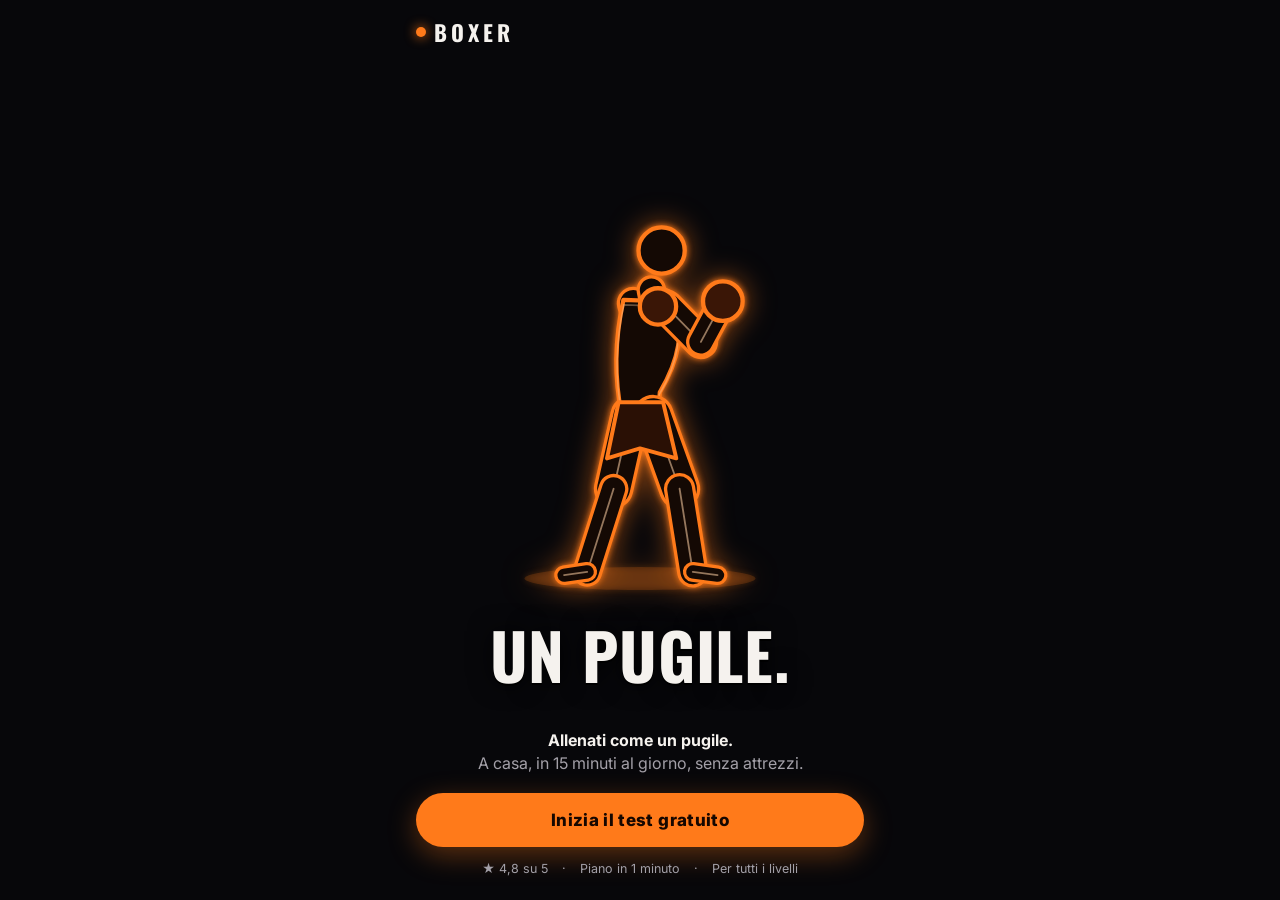
==== commit 06501b35: "Boxer: allenamento guidato con voce e timer Co-Authored-By: Claude Opus 5.5 <noreply@anthropic.com> " ====
--- a/boxer/index.html
+++ b/boxer/index.html
@@ -205,6 +205,29 @@
 .tags{display:flex;flex-wrap:wrap;gap:6px;margin-bottom:16px}
 .tags span{background:var(--card);border-radius:999px;padding:6px 10px;font-size:13px}
 
+/* Workout */
+[data-screen="workout"]{background:radial-gradient(circle at 50% 45%,rgba(255,122,26,.14),transparent 60%),var(--bg);padding-bottom:calc(16px + var(--safe-b))}
+.wo-top{display:flex;align-items:center;gap:12px}
+.wo-top button{width:40px;height:40px;border-radius:50%;background:var(--bg2);font-size:18px;flex:none}
+#wo-phase{flex:1;text-align:center;font:700 18px var(--head);letter-spacing:.06em;text-transform:uppercase}
+.wo-segs{display:flex;gap:3px;margin:12px 0 0}
+.wo-segs i{flex:1;height:4px;border-radius:2px;background:var(--line)}
+.wo-segs i.on{background:var(--or)}
+.wo-segs i.now{background:linear-gradient(90deg,var(--or) var(--p,0%),var(--line) var(--p,0%))}
+.wo-stage{position:relative;flex:1;display:flex;align-items:center;justify-content:center;min-height:300px}
+.wo-stage .fighter{width:min(64vw,270px)}
+#wo-word{position:absolute;left:0;right:0;bottom:6%;text-align:center;font:700 clamp(40px,13vw,60px) var(--head);text-transform:uppercase;text-shadow:0 2px 0 #000,0 0 24px rgba(0,0,0,.9)}
+#wo-word span{display:inline-block;animation:pop .22s ease-out}
+#wo-combo{text-align:center;font:700 34px var(--head);color:var(--or2);letter-spacing:.04em;min-height:44px}
+#wo-names{text-align:center;color:var(--muted);font-size:14px;min-height:20px;margin-bottom:6px}
+#wo-tip{text-align:center;color:var(--text);font-size:16px;min-height:22px;margin:0 0 6px}
+#wo-time{text-align:center;font:700 64px var(--head);font-variant-numeric:tabular-nums;line-height:1}
+.wo-ctrl{display:grid;grid-template-columns:1fr 1fr;gap:10px;margin-top:14px}
+.wo-ctrl .btn{padding:15px}
+[data-screen="done"] .paid .stats{display:grid;grid-template-columns:repeat(3,1fr);gap:8px;width:100%;margin:10px 0 18px}
+[data-screen="done"] .stats div{background:var(--card);border-radius:14px;padding:12px}
+[data-screen="done"] .stats b{display:block;font:700 26px var(--head)}
+[data-screen="done"] .stats small{color:var(--muted);font-size:12px}
 .toast{position:fixed;left:50%;bottom:calc(24px + var(--safe-b));transform:translate(-50%,20px);background:#222;color:#fff;padding:12px 18px;border-radius:999px;font-size:14px;font-weight:600;opacity:0;transition:.25s;z-index:50;max-width:calc(100% - 32px);text-align:center;pointer-events:none}
 .toast.show{opacity:1;transform:translate(-50%,0)}
 @media (prefers-reduced-motion:reduce){*{animation:none!important;transition:none!important}}
@@ -325,13 +348,37 @@
   </section>
 
   <section data-screen="challenge"></section>
-  <section data-screen="workout"></section>
-  <section data-screen="done"></section>
+  <section data-screen="workout">
+    <div class="wo-top">
+      <button id="wo-exit" aria-label="Esci">✕</button>
+      <span id="wo-phase"></span>
+      <button id="wo-sound" aria-label="Voce attiva">🔊</button>
+    </div>
+    <div class="wo-segs" id="wo-segs"></div>
+    <div class="wo-stage"><div class="fighter" id="wo-fighter"></div><div id="wo-word"></div></div>
+    <p id="wo-tip"></p>
+    <div id="wo-combo"></div>
+    <div id="wo-names"></div>
+    <div id="wo-time">00:00</div>
+    <div class="wo-ctrl">
+      <button class="btn ghost" id="wo-pause">Pausa</button>
+      <button class="btn ghost" id="wo-skip">Salta ›</button>
+    </div>
+  </section>
+  <section data-screen="done">
+    <div class="paid">
+      <div class="ok">✓</div>
+      <h1 class="h1" id="done-title"></h1>
+      <p class="sub" id="done-sub"></p>
+      <div class="stats" id="done-stats"></div>
+      <button class="btn" id="done-back" style="margin-top:auto">Torna alla sfida</button>
+    </div>
+  </section>
 </div>
 <div class="toast" id="toast" role="status"></div>
 
 <script type="module">
-import { QUESTIONS, PRICES, validateAnswer, bmi, projection, PROGRAM, MOVES, dayStatus, buildWorkout } from './logic.js';
+import { QUESTIONS, PRICES, validateAnswer, bmi, projection, PROGRAM, MOVES, dayStatus, buildWorkout, createTimer } from './logic.js';
 import { createFighter, poseSVG, fighterThumb } from './fighter.js';
 
 // ---------- state ----------
@@ -641,7 +688,7 @@
   const close = () => { clearInterval(h); f.destroy(); closeSheet(); };
   bd.onclick = close;
   requestAnimationFrame(() => { bd.classList.add('show'); sh.classList.add('show'); });
-  $('#day-start').onclick = () => { clearInterval(h); f.destroy(); closeSheet(); store.set({ currentDay: day }); go('workout', { day }); };
+  $('#day-start').onclick = () => { primeAudio(); clearInterval(h); f.destroy(); closeSheet(); store.set({ currentDay: day }); go('workout', { day }); };
 }
 screens.challenge = () => {
   const st = store.get();
@@ -681,6 +728,169 @@
   return closeSheet;
 };
 
+// ---------- workout ----------
+const SPEED = Math.max(1, Number(params.get('speed')) || 1);
+let audioCtx = null;
+let voiceOn = true;
+function primeAudio() {
+  try { audioCtx = audioCtx || new (window.AudioContext || window.webkitAudioContext)(); audioCtx.resume(); } catch { audioCtx = null; }
+  try { if ('speechSynthesis' in window) { const u = new SpeechSynthesisUtterance(''); u.volume = 0; speechSynthesis.speak(u); } } catch {}
+}
+function tone(freq, dur = 0.15, type = 'sine', gain = 0.25) {
+  if (!audioCtx) return;
+  try {
+    const o = audioCtx.createOscillator(), g = audioCtx.createGain();
+    o.type = type; o.frequency.value = freq;
+    g.gain.setValueAtTime(gain, audioCtx.currentTime);
+    g.gain.exponentialRampToValueAtTime(0.001, audioCtx.currentTime + dur);
+    o.connect(g).connect(audioCtx.destination); o.start(); o.stop(audioCtx.currentTime + dur);
+  } catch {}
+}
+const gong = () => { tone(220, 1.2, 'triangle', 0.35); tone(331, 1.0, 'sine', 0.2); };
+const beep = (hi) => tone(hi ? 1320 : 880, 0.12, 'square', 0.12);
+let itVoice;
+function say(text) {
+  if (!voiceOn || !('speechSynthesis' in window)) return;
+  try {
+    itVoice = itVoice || speechSynthesis.getVoices().find((v) => v.lang?.toLowerCase().startsWith('it'));
+    speechSynthesis.cancel();
+    const u = new SpeechSynthesisUtterance(text);
+    u.lang = 'it-IT'; u.rate = 1.1; if (itVoice) u.voice = itVoice;
+    speechSynthesis.speak(u);
+  } catch {}
+}
+const NUM_WORDS = ['zero', 'uno', 'due', 'tre', 'quattro', 'cinque', 'sei', 'sette'];
+const WARMUP_TIPS = ['Saltella sul posto, leggero sulle punte', 'Ruota le spalle avanti e indietro', 'Guardia alta: mani al mento, gomiti stretti', 'Molleggia sulle gambe e respira'];
+const COOLDOWN_TIPS = ['Rallenta e respira profondamente', 'Allunga le braccia sopra la testa', 'Stira le spalle, un braccio alla volta', 'Ottimo lavoro, quasi finito'];
+const mmss = (n) => `${String(Math.floor(n / 60)).padStart(2, '0')}:${String(n % 60).padStart(2, '0')}`;
+
+screens.workout = (opts) => {
+  const day = opts.day || store.get().currentDay || 1;
+  const segs = buildWorkout(day, level());
+  const rounds = segs.filter((x) => x.phase === 'round').length;
+  const timer = createTimer(segs, () => performance.now() * SPEED);
+  const f = createFighter($('#wo-fighter'));
+  const word = $('#wo-word');
+  $('#wo-segs').innerHTML = segs.map(() => '<i></i>').join('');
+  const bars = [...document.querySelectorAll('#wo-segs i')];
+  let lastIndex = -1, lastCombo = -1, lastSec = -1, lastTip = -1;
+  let comboTimers = [];
+  let wake = null;
+  const requestWake = async () => { try { wake = await navigator.wakeLock?.request('screen'); } catch {} };
+  requestWake();
+  const onVis = () => { if (document.visibilityState === 'visible') requestWake(); };
+  document.addEventListener('visibilitychange', onVis);
+
+  function playCombo(combo) {
+    comboTimers.forEach(clearTimeout); comboTimers = [];
+    $('#wo-combo').textContent = combo.join(' · ');
+    $('#wo-names').textContent = combo.map((m) => MOVES[m].name).join(' · ');
+    say(combo.map((m) => MOVES[m].say).join(', '));
+    combo.forEach((m, k) => comboTimers.push(setTimeout(() => {
+      f.pose(MOVES[m].pose);
+      word.innerHTML = `<span>${esc(MOVES[m].name.split(' ')[0])}</span>`;
+    }, (450 * k) / Math.min(SPEED, 4))));
+  }
+
+  function phaseText(st) {
+    const seg = segs[st.index];
+    if (seg.phase === 'round') return `${seg.label} di ${rounds}`;
+    return seg.label;
+  }
+
+  function render() {
+    const st = timer.state();
+    if (st.finished) { finish(); return; }
+    const seg = segs[st.index];
+    if (st.index !== lastIndex) {
+      lastIndex = st.index; lastCombo = -1; lastTip = -1;
+      comboTimers.forEach(clearTimeout); comboTimers = [];
+      $('#wo-phase').textContent = phaseText(st);
+      $('#wo-combo').textContent = ''; $('#wo-names').textContent = ''; word.textContent = '';
+      bars.forEach((b, i) => { b.className = i < st.index ? 'on' : i === st.index ? 'now' : ''; });
+      if (seg.phase === 'round') {
+        gong();
+        const n = Number(seg.label.split(' ')[1]);
+        say(n === rounds ? 'Ultimo round!' : `Round ${NUM_WORDS[n] || n}`);
+        $('#wo-tip').textContent = '';
+      } else if (seg.phase === 'rest') {
+        gong(); f.pose('guard'); say('Pausa. Respira.');
+        $('#wo-tip').textContent = 'Respira e scuoti le braccia';
+        word.innerHTML = '<span>PAUSA</span>';
+      } else if (seg.phase === 'warmup') {
+        say('Riscaldamento. Muoviti con me.');
+      } else {
+        say('Defaticamento. Ottimo lavoro.');
+      }
+    }
+    const segEl = bars[st.index];
+    if (segEl) segEl.style.setProperty('--p', `${(1 - st.remaining / seg.seconds) * 100}%`);
+    if (seg.phase === 'round' && st.comboIndex !== lastCombo && !st.paused) {
+      lastCombo = st.comboIndex; playCombo(st.combo);
+    }
+    if (seg.phase === 'warmup' || seg.phase === 'cooldown') {
+      const tips = seg.phase === 'warmup' ? WARMUP_TIPS : COOLDOWN_TIPS;
+      const k = Math.min(tips.length - 1, Math.floor((1 - st.remaining / seg.seconds) * tips.length));
+      if (k !== lastTip) {
+        lastTip = k; $('#wo-tip').textContent = tips[k];
+        f.pose(seg.phase === 'warmup' ? ['slip', 'step', 'guard', 'jab'][k] : 'guard');
+      }
+    }
+    if (st.remaining !== lastSec) {
+      lastSec = st.remaining;
+      $('#wo-time').textContent = mmss(st.remaining);
+      if (seg.phase !== 'round' && st.remaining <= 3 && st.remaining > 0 && !st.paused) beep(st.remaining === 1);
+    }
+  }
+  const loop = setInterval(render, 100);
+  render();
+
+  const pauseBtn = $('#wo-pause');
+  pauseBtn.textContent = 'Pausa';
+  pauseBtn.onclick = () => {
+    if (timer.state().paused) { timer.resume(); pauseBtn.textContent = 'Pausa'; }
+    else { timer.pause(); pauseBtn.textContent = 'Riprendi'; comboTimers.forEach(clearTimeout); try { speechSynthesis.cancel(); } catch {} }
+    render();
+  };
+  $('#wo-skip').onclick = () => { timer.skip(); render(); };
+  $('#wo-sound').textContent = voiceOn ? '🔊' : '🔇';
+  $('#wo-sound').onclick = () => { voiceOn = !voiceOn; $('#wo-sound').textContent = voiceOn ? '🔊' : '🔇'; if (!voiceOn) try { speechSynthesis.cancel(); } catch {} };
+  $('#wo-exit').onclick = () => {
+    if (confirm('Vuoi uscire? L’allenamento di oggi non verrà salvato.')) go('challenge');
+  };
+
+  let finished = false;
+  function finish() {
+    if (finished) return; finished = true;
+    gong(); say('Allenamento completato. Grande!');
+    const st = store.get();
+    const today = new Date().toISOString().slice(0, 10);
+    const yesterday = new Date(Date.now() - 86400000).toISOString().slice(0, 10);
+    const streak = st.lastDone === today ? st.streak : st.lastDone === yesterday ? st.streak + 1 : 1;
+    const completed = st.completed.includes(day) ? st.completed : [...st.completed, day].sort((x, y) => x - y);
+    store.set({ completed, streak, lastDone: today });
+    go('done', { day, minutes: workoutMinutes(day) });
+  }
+
+  return () => {
+    clearInterval(loop); comboTimers.forEach(clearTimeout); f.destroy();
+    document.removeEventListener('visibilitychange', onVis);
+    try { wake?.release(); } catch {}
+    try { speechSynthesis.cancel(); } catch {}
+  };
+};
+
+screens.done = (opts) => {
+  const st = store.get();
+  const day = opts.day || st.currentDay || st.completed.at(-1) || 1;
+  const minutes = opts.minutes || workoutMinutes(day);
+  $('#done-title').textContent = `Giorno ${day} completato`;
+  $('#done-sub').textContent = day < 28 ? `Il giorno ${day + 1} è sbloccato. Ci vediamo domani!` : 'Hai completato la sfida Boxer. Sei un campione!';
+  $('#done-stats').innerHTML = [[minutes, 'minuti'], [minutes * 8, 'kcal stimate'], [st.streak, 'giorni di fila']]
+    .map(([v, k]) => `<div><b>${v}</b><small>${k}</small></div>`).join('');
+  $('#done-back').onclick = () => go('challenge');
+};
+
 // ---------- boot ----------
 let start = store.get().screen;
 if (start === 'building') start = 'plan';
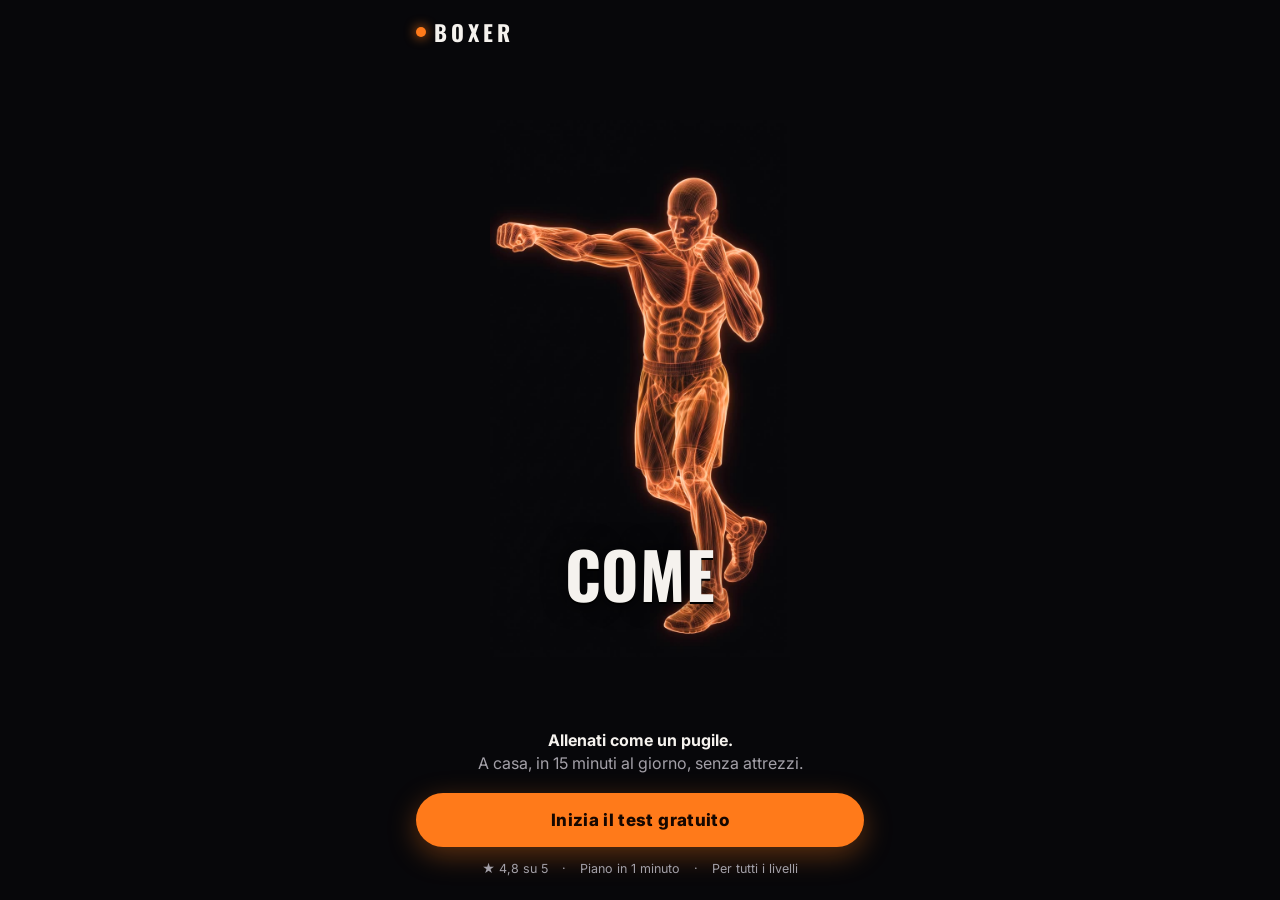
==== commit 048c37c4: "Boxer: atleta neon arancio al posto dell'omino disegnato; doppio tocco non salta domande Co-Authored" ====
--- a/boxer/index.html
+++ b/boxer/index.html
@@ -48,11 +48,16 @@
 .logo i{width:10px;height:10px;border-radius:50%;background:var(--or);box-shadow:0 0 12px var(--or)}
 
 .fighter svg{width:100%;height:auto;display:block;filter:drop-shadow(0 0 3px var(--or)) drop-shadow(0 0 14px rgba(255,122,26,.55))}
+.fighter img,.athlete-img{width:100%;height:auto;display:block;mix-blend-mode:screen;user-select:none;-webkit-user-select:none;animation:breathe 3.2s ease-in-out infinite}
+@keyframes breathe{0%,100%{transform:scale(1);filter:brightness(1)}50%{transform:scale(1.015);filter:brightness(1.12)}}
+.fighter img.hit{animation:hit .3s ease-out}
+@keyframes hit{0%{transform:scale(1);filter:brightness(1)}35%{transform:scale(1.045) translateX(-1.5%);filter:brightness(1.6) drop-shadow(0 0 18px rgba(255,122,26,.8))}100%{transform:scale(1);filter:brightness(1)}}
+.athlete-thumb{width:100%;height:100%;object-fit:cover;display:block}
 
 /* Welcome */
 .welcome-stage{position:relative;flex:1;display:flex;align-items:center;justify-content:center;min-height:380px}
-.welcome-stage .fighter{width:min(78vw,330px)}
-.bigword{position:absolute;left:0;right:0;bottom:4%;text-align:center;font-family:var(--head);font-weight:700;font-size:clamp(44px,14vw,64px);letter-spacing:.01em;text-transform:uppercase;text-shadow:0 2px 0 #000,0 0 24px rgba(0,0,0,.9);pointer-events:none}
+.welcome-stage .fighter{width:min(72vw,300px)}
+.bigword{position:absolute;left:0;right:0;bottom:16%;text-align:center;font-family:var(--head);font-weight:700;font-size:clamp(44px,14vw,64px);letter-spacing:.01em;text-transform:uppercase;text-shadow:0 2px 0 #000,0 0 24px rgba(0,0,0,.9);pointer-events:none}
 .bigword span{display:inline-block;animation:pop .32s ease-out}
 @keyframes pop{from{opacity:0;transform:scale(.8)}to{opacity:1;transform:none}}
 .tagline{text-align:center;color:var(--muted);font-size:16px;line-height:1.45;margin:0 0 18px}
@@ -82,7 +87,7 @@
 #q-error{visibility:visible}
 .bmi-hint{text-align:center;color:var(--muted);font-size:14px;margin-top:10px}
 .info-card{background:var(--card);border-radius:var(--r);padding:20px;text-align:center}
-.info-card .fighter{width:150px;margin:0 auto 8px}
+.info-card .fighter{width:130px;margin:0 auto 8px}
 .info-card p{font-size:17px;line-height:1.5;margin:0}
 
 /* Building */
@@ -184,8 +189,7 @@
 .grid{display:grid;grid-template-columns:repeat(6,1fr);gap:6px}
 .day-tile{display:flex;flex-direction:column;align-items:center;gap:3px;padding:0;min-width:0}
 .day-tile .th{position:relative;width:100%;aspect-ratio:1;border-radius:10px;background:var(--ink);overflow:hidden;display:grid;place-items:center}
-.day-tile .th .fighter{width:92%;margin-top:6%}
-.day-tile .th .fighter svg{filter:drop-shadow(0 0 2px var(--or))}
+.day-tile .th .fighter{width:100%;height:100%}
 .day-tile small{font-size:9.5px;color:var(--ink-muted);white-space:nowrap}
 .day-tile[data-status="locked"] .th .fighter{opacity:.35}
 .day-tile[data-status="locked"] .th::after{content:'';position:absolute;inset:0;background:rgba(22,22,26,.35) url("data:image/svg+xml,%3Csvg xmlns='http://www.w3.org/2000/svg' viewBox='0 0 24 24' fill='none' stroke='%23f3efe6' stroke-width='2.2' stroke-linecap='round'%3E%3Crect x='5' y='11' width='14' height='10' rx='2'/%3E%3Cpath d='M8 11V8a4 4 0 0 1 8 0v3'/%3E%3C/svg%3E") center/42% no-repeat}
@@ -198,7 +202,7 @@
 #day-sheet.show{transform:none}
 #day-sheet .grab{width:44px;height:5px;border-radius:3px;background:var(--line);margin:0 auto 10px}
 #day-sheet .hero{background:radial-gradient(circle at 50% 60%,rgba(255,122,26,.18),transparent 65%),#000;border-radius:18px;height:220px;display:grid;place-items:center;margin-bottom:14px}
-#day-sheet .hero .fighter{width:150px}
+#day-sheet .hero .fighter{width:130px}
 #day-sheet small.k{color:var(--or2);font-weight:700;letter-spacing:.08em;font-size:12px}
 #day-sheet h2{font:700 26px var(--head);text-transform:uppercase;margin:2px 0 10px;line-height:1.1}
 .meta{display:flex;gap:16px;color:var(--muted);font-size:14px;margin-bottom:12px;flex-wrap:wrap}
@@ -215,7 +219,7 @@
 .wo-segs i.on{background:var(--or)}
 .wo-segs i.now{background:linear-gradient(90deg,var(--or) var(--p,0%),var(--line) var(--p,0%))}
 .wo-stage{position:relative;flex:1;display:flex;align-items:center;justify-content:center;min-height:300px}
-.wo-stage .fighter{width:min(64vw,270px)}
+.wo-stage .fighter{width:min(56vw,240px)}
 #wo-word{position:absolute;left:0;right:0;bottom:6%;text-align:center;font:700 clamp(40px,13vw,60px) var(--head);text-transform:uppercase;text-shadow:0 2px 0 #000,0 0 24px rgba(0,0,0,.9)}
 #wo-word span{display:inline-block;animation:pop .22s ease-out}
 #wo-combo{text-align:center;font:700 34px var(--head);color:var(--or2);letter-spacing:.04em;min-height:44px}
@@ -379,7 +383,7 @@
 
 <script type="module">
 import { QUESTIONS, PRICES, validateAnswer, bmi, projection, PROGRAM, MOVES, dayStatus, buildWorkout, createTimer } from './logic.js';
-import { createFighter, poseSVG, fighterThumb } from './fighter.js';
+import { createFighter, poseSVG, fighterThumb } from './athlete.js';
 
 // ---------- state ----------
 const KEY = 'boxer.v1';
@@ -456,6 +460,7 @@
   $('#q-hint').textContent = q.type === 'multi' ? 'Puoi sceglierne più di una' : q.type === 'number' ? '' : '';
   $('#q-hint').hidden = q.type !== 'multi';
   const body = $('#q-body');
+  delete body.dataset.locked;
   const next = $('#q-next');
   const foot = $('#q-foot');
   next.textContent = q.type === 'info' ? 'Continua' : 'Avanti';
@@ -469,6 +474,8 @@
     foot.hidden = q.type === 'choice';
     body.querySelectorAll('.opt').forEach((b) => b.onclick = () => {
       if (q.type === 'choice') {
+        if (body.dataset.locked) return;
+        body.dataset.locked = '1';
         body.querySelectorAll('.opt').forEach((x) => x.classList.toggle('sel', x === b));
         setAnswer(q.id, b.dataset.v);
         setTimeout(advance, 160);
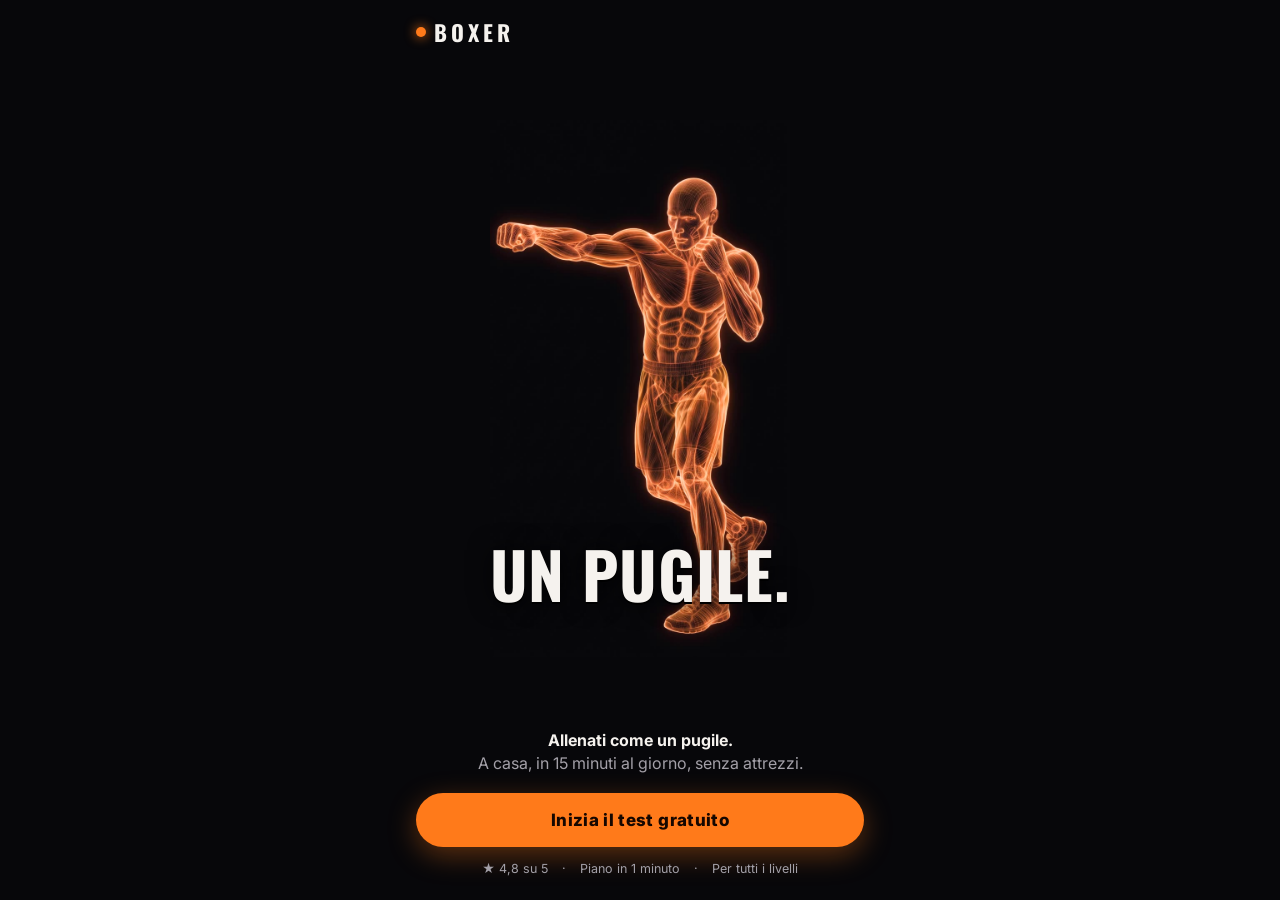
==== commit cc0072df: "Boxer: atleta che molleggia in guardia e scatta a ogni colpo Co-Authored-By: Claude Opus 5.5 <norepl" ====
--- a/boxer/index.html
+++ b/boxer/index.html
@@ -48,10 +48,10 @@
 .logo i{width:10px;height:10px;border-radius:50%;background:var(--or);box-shadow:0 0 12px var(--or)}
 
 .fighter svg{width:100%;height:auto;display:block;filter:drop-shadow(0 0 3px var(--or)) drop-shadow(0 0 14px rgba(255,122,26,.55))}
-.fighter img,.athlete-img{width:100%;height:auto;display:block;mix-blend-mode:screen;user-select:none;-webkit-user-select:none;animation:breathe 3.2s ease-in-out infinite}
-@keyframes breathe{0%,100%{transform:scale(1);filter:brightness(1)}50%{transform:scale(1.015);filter:brightness(1.12)}}
+.fighter img,.athlete-img{width:100%;height:auto;display:block;mix-blend-mode:screen;user-select:none;-webkit-user-select:none;transform-origin:50% 100%;animation:bounce .85s ease-in-out infinite}
+@keyframes bounce{0%,100%{transform:translateY(0) rotate(0deg) scale(1);filter:brightness(1)}25%{transform:translateY(-2.2%) rotate(-.8deg) scale(1.01);filter:brightness(1.1)}50%{transform:translateY(0) rotate(0deg) scale(1)}75%{transform:translateY(-1.6%) rotate(.8deg) scale(1.008);filter:brightness(1.06)}}
 .fighter img.hit{animation:hit .3s ease-out}
-@keyframes hit{0%{transform:scale(1);filter:brightness(1)}35%{transform:scale(1.045) translateX(-1.5%);filter:brightness(1.6) drop-shadow(0 0 18px rgba(255,122,26,.8))}100%{transform:scale(1);filter:brightness(1)}}
+@keyframes hit{0%{transform:scale(1);filter:brightness(1)}30%{transform:scale(1.08) translate(-4%,-1%) rotate(-2deg);filter:brightness(1.7)}100%{transform:scale(1);filter:brightness(1)}}
 .athlete-thumb{width:100%;height:100%;object-fit:cover;display:block}
 
 /* Welcome */
